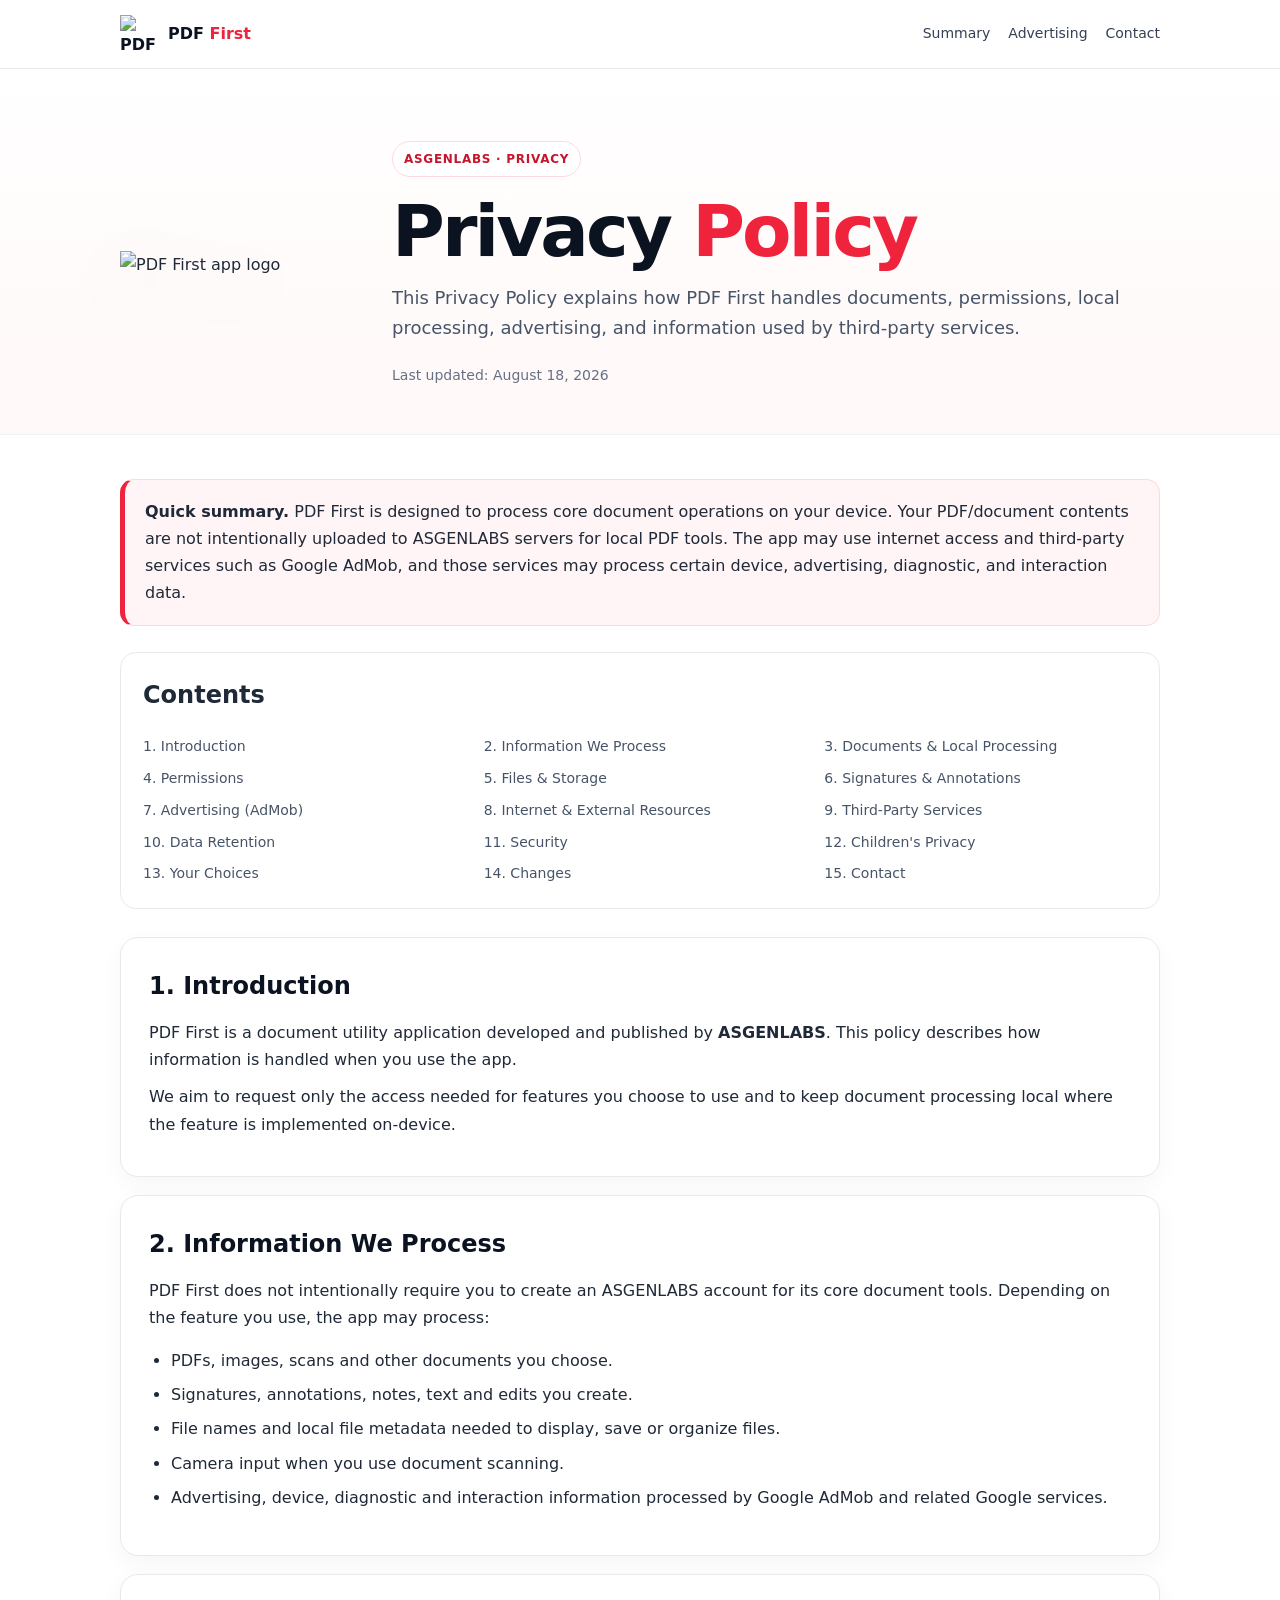
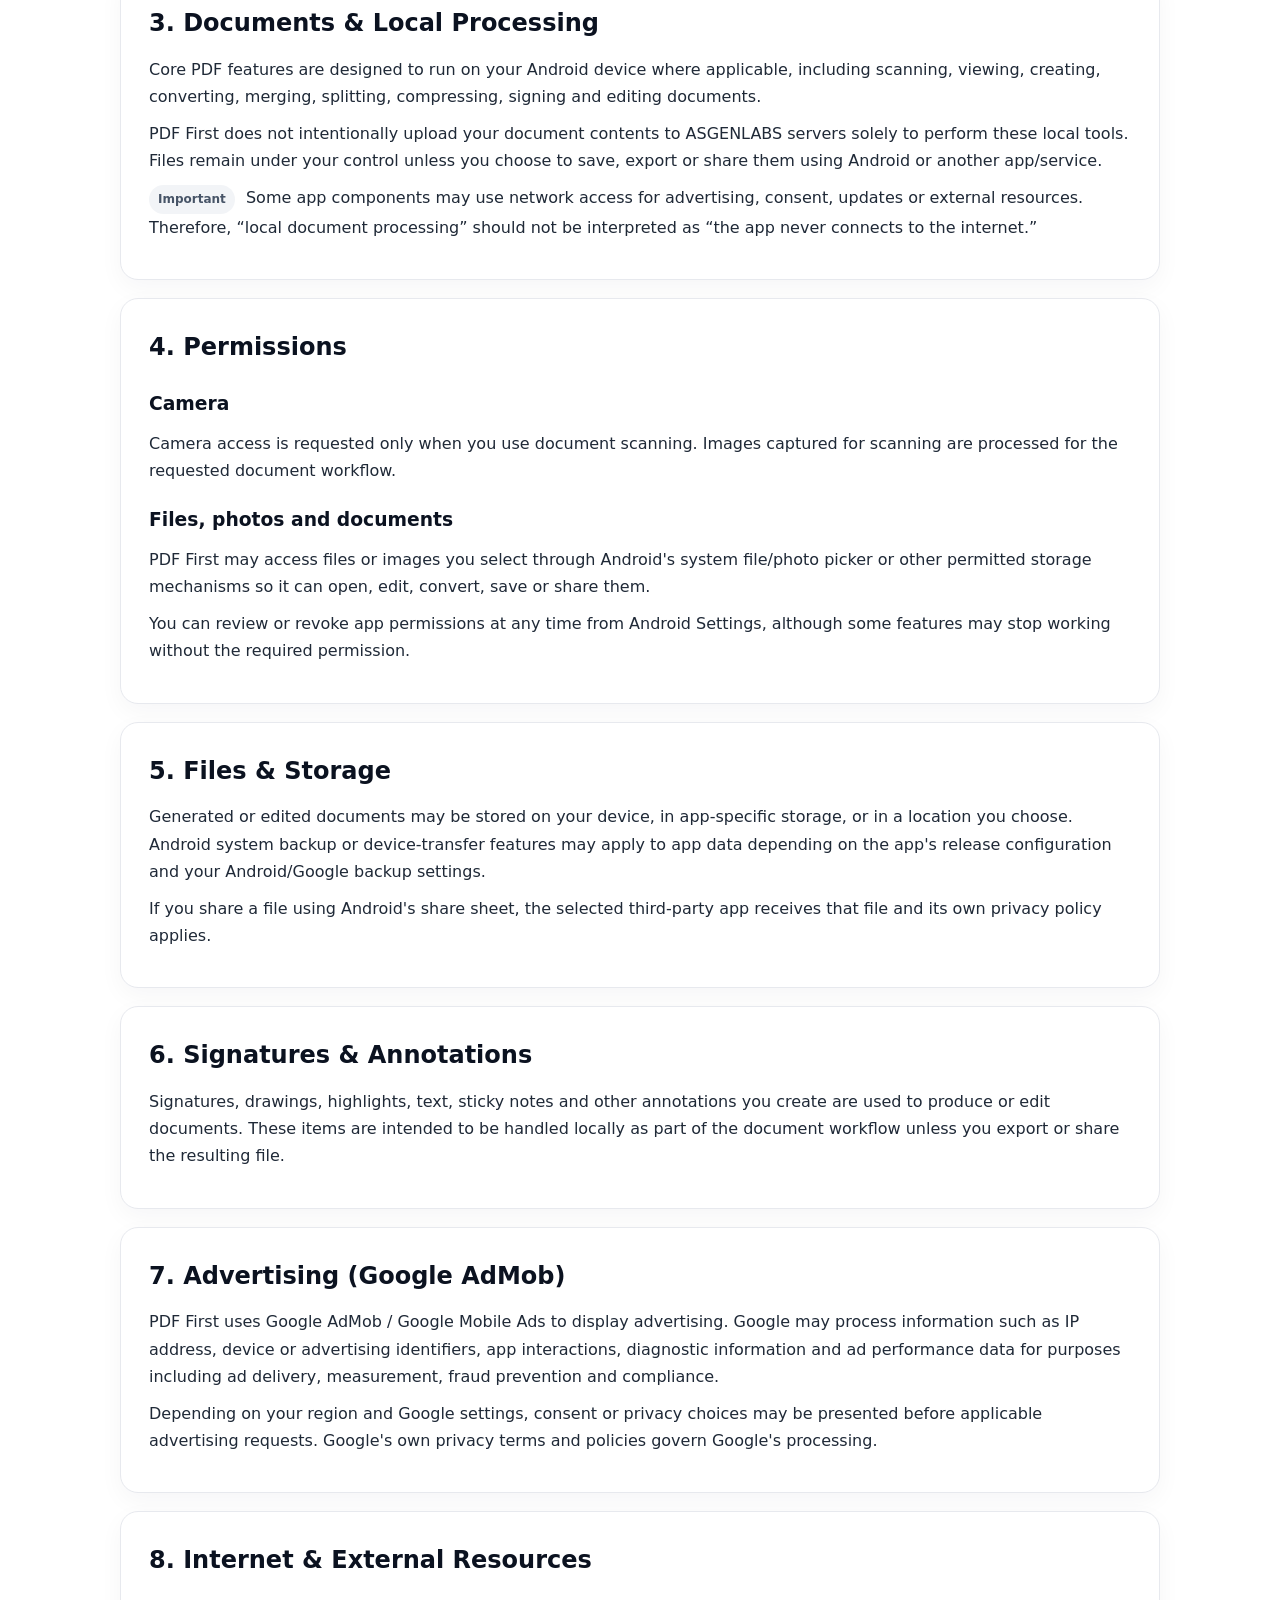
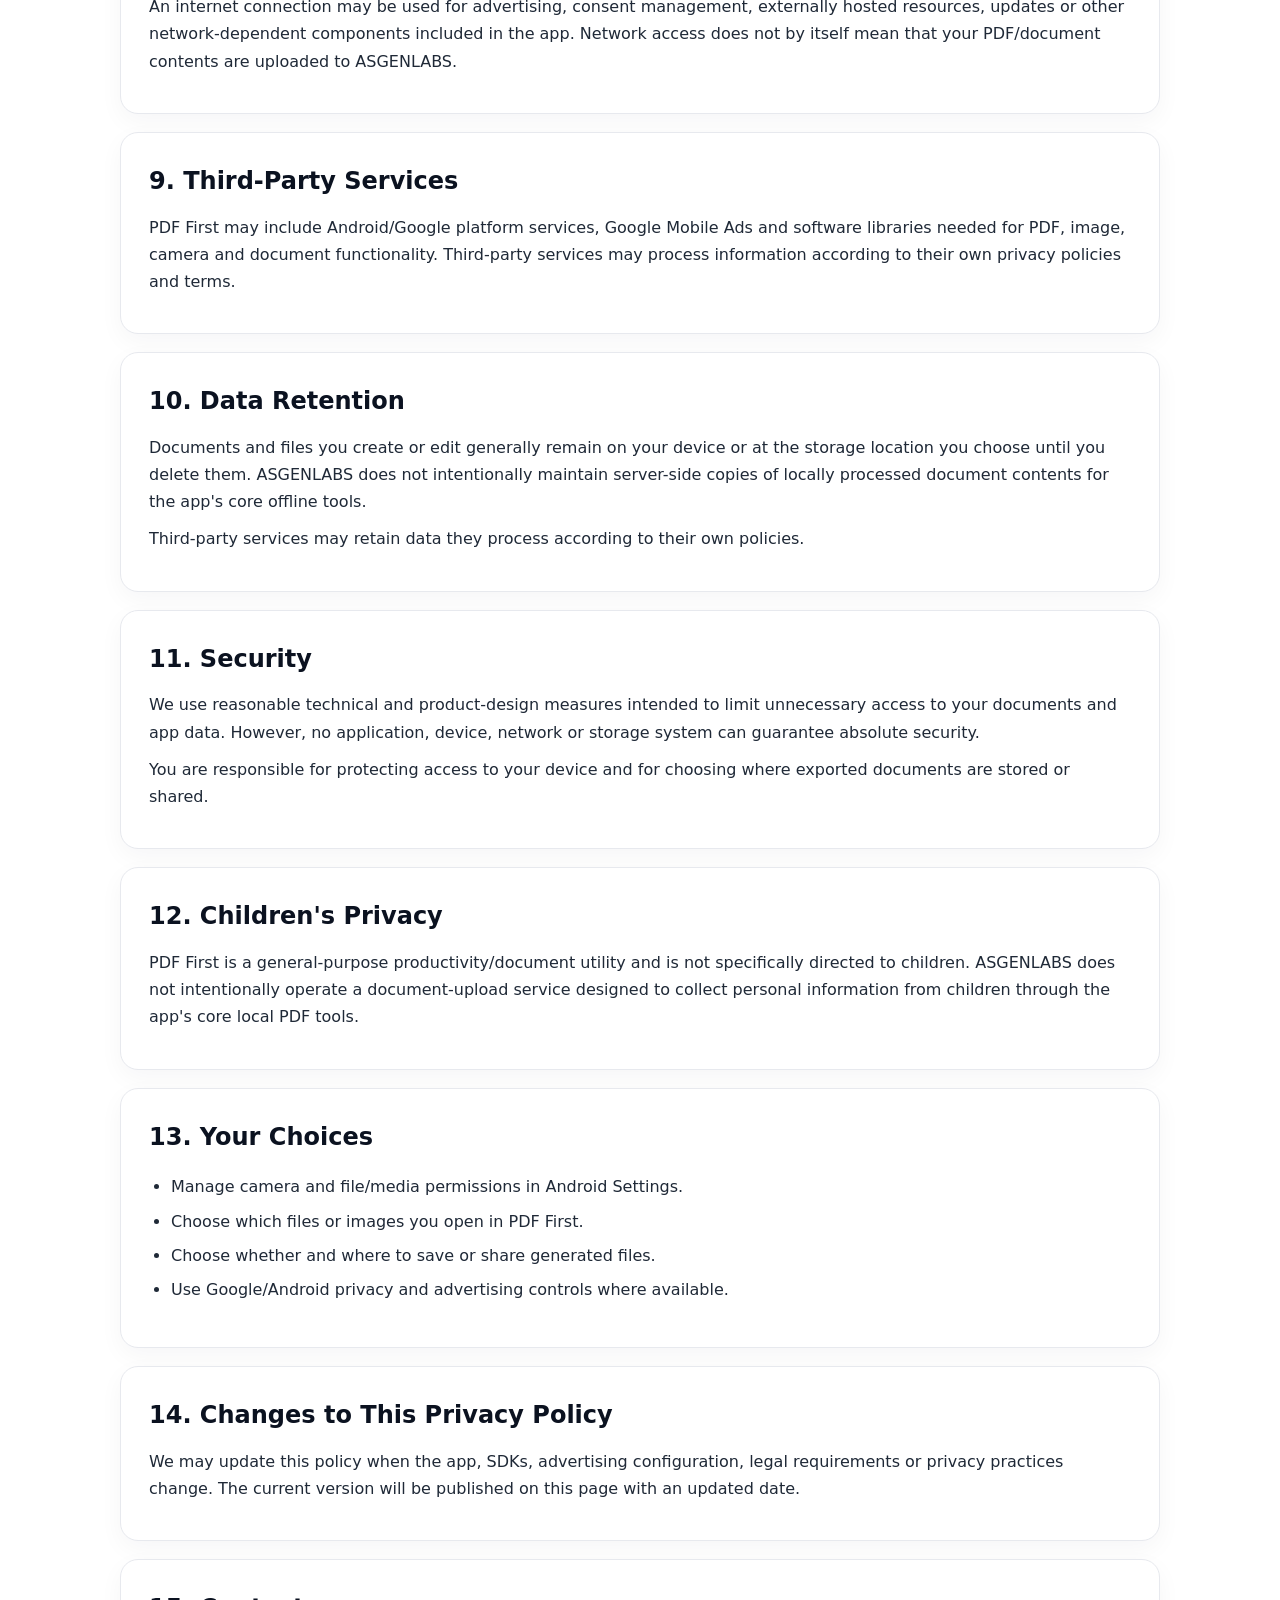
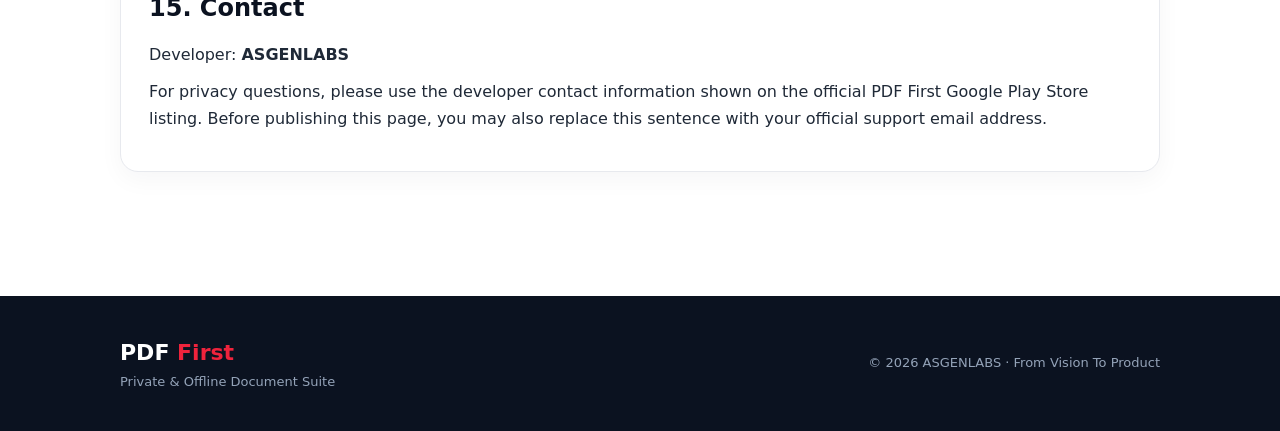
==== index.html @ ae92cc3a "Add files via upload" ====
<!doctype html>
<html lang="en">
<head>
  <meta charset="utf-8" />
  <meta name="viewport" content="width=device-width, initial-scale=1" />
  <meta name="theme-color" content="#ffffff" />
  <meta name="description" content="Privacy Policy for PDF First by ASGENLABS." />
  <title>Privacy Policy | PDF First</title>
  <style>
    :root{--red:#ef233c;--navy:#0b1220;--text:#1f2937;--muted:#667085;--line:#e7e9ee;--soft:#fff5f6;--card:#ffffff;--bg:#ffffff}
    *{box-sizing:border-box} html{scroll-behavior:smooth}
    body{margin:0;font-family:Inter,ui-sans-serif,system-ui,-apple-system,BlinkMacSystemFont,"Segoe UI",Roboto,Arial,sans-serif;background:var(--bg);color:var(--text);line-height:1.7}
    a{color:var(--red);text-decoration:none} a:hover{text-decoration:underline}
    .wrap{width:min(1040px,92vw);margin:auto}
    header{position:sticky;top:0;z-index:10;background:rgba(255,255,255,.94);backdrop-filter:blur(12px);border-bottom:1px solid var(--line)}
    .nav{height:68px;display:flex;align-items:center;justify-content:space-between;gap:20px}
    .brand{display:flex;align-items:center;gap:10px;font-weight:800;color:var(--navy)}
    .brand img{width:38px;height:38px;object-fit:contain}.brand span b{color:var(--red)}
    .navlinks{display:flex;gap:18px;font-size:14px}.navlinks a{color:#344054}
    .hero{padding:72px 0 46px;background:linear-gradient(180deg,#fff 0%,#fff8f8 100%);border-bottom:1px solid #f1f2f4}
    .heroGrid{display:grid;grid-template-columns:220px 1fr;gap:52px;align-items:center}
    .heroLogo{width:220px;max-width:100%;filter:drop-shadow(0 18px 34px rgba(15,23,42,.12))}
    .eyebrow{display:inline-flex;align-items:center;gap:8px;padding:7px 11px;background:#fff;border:1px solid #ffd9de;border-radius:999px;color:#c5162e;font-size:12px;font-weight:800;letter-spacing:.06em}
    h1{font-size:clamp(42px,7vw,72px);line-height:1.02;margin:18px 0 14px;color:var(--navy);letter-spacing:-.04em}.accent{color:var(--red)}
    .lead{font-size:18px;color:#475467;max-width:760px;margin:0}.updated{margin-top:20px;color:#667085;font-size:14px}
    main{padding:44px 0 76px}.notice{background:var(--soft);border:1px solid #ffd8dd;border-left:5px solid var(--red);border-radius:14px;padding:18px 20px;margin-bottom:26px}
    .toc{border:1px solid var(--line);border-radius:16px;padding:22px;background:#fff;margin-bottom:28px}.toc h2{margin-top:0}.tocGrid{display:grid;grid-template-columns:repeat(3,1fr);gap:8px 28px}.toc a{color:#475467;font-size:14px}
    .card{border:1px solid var(--line);border-radius:18px;padding:28px;background:var(--card);box-shadow:0 8px 24px rgba(15,23,42,.04);margin:18px 0}
    .card h2{margin:0 0 12px;color:var(--navy);font-size:24px}.card h3{margin:20px 0 8px;color:var(--navy)}
    .card p{margin:10px 0}.card ul{padding-left:22px}.card li{margin:7px 0}
    .pill{display:inline-block;background:#f2f4f7;color:#475467;border-radius:999px;padding:4px 9px;font-size:12px;font-weight:700;margin-right:6px}
    footer{background:var(--navy);color:#cbd5e1;padding:38px 0;margin-top:30px}.footerGrid{display:flex;justify-content:space-between;gap:20px;align-items:center}.footerBrand{font-weight:900;font-size:22px;color:#fff}.footerBrand b{color:var(--red)}.tiny{font-size:13px;color:#94a3b8}
    @media(max-width:760px){.hero{padding-top:44px}.heroGrid{grid-template-columns:1fr;text-align:center;gap:24px}.heroLogo{width:160px;margin:auto}.lead{margin:auto}.tocGrid{grid-template-columns:1fr}.navlinks{display:none}.footerGrid{flex-direction:column;align-items:flex-start}}
  </style>
</head>
<body>
<header>
  <div class="wrap nav">
    <a class="brand" href="#top"><img src="assets/pdf-first-logo.png" alt="PDF First logo"><span>PDF <b>First</b></span></a>
    <nav class="navlinks"><a href="#summary">Summary</a><a href="#ads">Advertising</a><a href="#contact">Contact</a></nav>
  </div>
</header>

<section class="hero" id="top">
  <div class="wrap heroGrid">
    <img class="heroLogo" src="assets/pdf-first-logo.png" alt="PDF First app logo">
    <div>
      <div class="eyebrow">ASGENLABS · PRIVACY</div>
      <h1>Privacy <span class="accent">Policy</span></h1>
      <p class="lead">This Privacy Policy explains how PDF First handles documents, permissions, local processing, advertising, and information used by third-party services.</p>
      <div class="updated">Last updated: August 18, 2026</div>
    </div>
  </div>
</section>

<main class="wrap">
  <div class="notice" id="summary"><strong>Quick summary.</strong> PDF First is designed to process core document operations on your device. Your PDF/document contents are not intentionally uploaded to ASGENLABS servers for local PDF tools. The app may use internet access and third-party services such as Google AdMob, and those services may process certain device, advertising, diagnostic, and interaction data.</div>

  <section class="toc">
    <h2>Contents</h2>
    <div class="tocGrid">
      <a href="#intro">1. Introduction</a><a href="#collect">2. Information We Process</a><a href="#documents">3. Documents & Local Processing</a>
      <a href="#permissions">4. Permissions</a><a href="#storage">5. Files & Storage</a><a href="#signatures">6. Signatures & Annotations</a>
      <a href="#ads">7. Advertising (AdMob)</a><a href="#network">8. Internet & External Resources</a><a href="#thirdparty">9. Third-Party Services</a>
      <a href="#retention">10. Data Retention</a><a href="#security">11. Security</a><a href="#children">12. Children's Privacy</a>
      <a href="#choices">13. Your Choices</a><a href="#changes">14. Changes</a><a href="#contact">15. Contact</a>
    </div>
  </section>

  <section class="card" id="intro"><h2>1. Introduction</h2><p>PDF First is a document utility application developed and published by <strong>ASGENLABS</strong>. This policy describes how information is handled when you use the app.</p><p>We aim to request only the access needed for features you choose to use and to keep document processing local where the feature is implemented on-device.</p></section>

  <section class="card" id="collect"><h2>2. Information We Process</h2><p>PDF First does not intentionally require you to create an ASGENLABS account for its core document tools. Depending on the feature you use, the app may process:</p><ul><li>PDFs, images, scans and other documents you choose.</li><li>Signatures, annotations, notes, text and edits you create.</li><li>File names and local file metadata needed to display, save or organize files.</li><li>Camera input when you use document scanning.</li><li>Advertising, device, diagnostic and interaction information processed by Google AdMob and related Google services.</li></ul></section>

  <section class="card" id="documents"><h2>3. Documents & Local Processing</h2><p>Core PDF features are designed to run on your Android device where applicable, including scanning, viewing, creating, converting, merging, splitting, compressing, signing and editing documents.</p><p>PDF First does not intentionally upload your document contents to ASGENLABS servers solely to perform these local tools. Files remain under your control unless you choose to save, export or share them using Android or another app/service.</p><p><span class="pill">Important</span> Some app components may use network access for advertising, consent, updates or external resources. Therefore, “local document processing” should not be interpreted as “the app never connects to the internet.”</p></section>

  <section class="card" id="permissions"><h2>4. Permissions</h2><h3>Camera</h3><p>Camera access is requested only when you use document scanning. Images captured for scanning are processed for the requested document workflow.</p><h3>Files, photos and documents</h3><p>PDF First may access files or images you select through Android's system file/photo picker or other permitted storage mechanisms so it can open, edit, convert, save or share them.</p><p>You can review or revoke app permissions at any time from Android Settings, although some features may stop working without the required permission.</p></section>

  <section class="card" id="storage"><h2>5. Files & Storage</h2><p>Generated or edited documents may be stored on your device, in app-specific storage, or in a location you choose. Android system backup or device-transfer features may apply to app data depending on the app's release configuration and your Android/Google backup settings.</p><p>If you share a file using Android's share sheet, the selected third-party app receives that file and its own privacy policy applies.</p></section>

  <section class="card" id="signatures"><h2>6. Signatures & Annotations</h2><p>Signatures, drawings, highlights, text, sticky notes and other annotations you create are used to produce or edit documents. These items are intended to be handled locally as part of the document workflow unless you export or share the resulting file.</p></section>

  <section class="card" id="ads"><h2>7. Advertising (Google AdMob)</h2><p>PDF First uses Google AdMob / Google Mobile Ads to display advertising. Google may process information such as IP address, device or advertising identifiers, app interactions, diagnostic information and ad performance data for purposes including ad delivery, measurement, fraud prevention and compliance.</p><p>Depending on your region and Google settings, consent or privacy choices may be presented before applicable advertising requests. Google's own privacy terms and policies govern Google's processing.</p></section>

  <section class="card" id="network"><h2>8. Internet & External Resources</h2><p>An internet connection may be used for advertising, consent management, externally hosted resources, updates or other network-dependent components included in the app. Network access does not by itself mean that your PDF/document contents are uploaded to ASGENLABS.</p></section>

  <section class="card" id="thirdparty"><h2>9. Third-Party Services</h2><p>PDF First may include Android/Google platform services, Google Mobile Ads and software libraries needed for PDF, image, camera and document functionality. Third-party services may process information according to their own privacy policies and terms.</p></section>

  <section class="card" id="retention"><h2>10. Data Retention</h2><p>Documents and files you create or edit generally remain on your device or at the storage location you choose until you delete them. ASGENLABS does not intentionally maintain server-side copies of locally processed document contents for the app's core offline tools.</p><p>Third-party services may retain data they process according to their own policies.</p></section>

  <section class="card" id="security"><h2>11. Security</h2><p>We use reasonable technical and product-design measures intended to limit unnecessary access to your documents and app data. However, no application, device, network or storage system can guarantee absolute security.</p><p>You are responsible for protecting access to your device and for choosing where exported documents are stored or shared.</p></section>

  <section class="card" id="children"><h2>12. Children's Privacy</h2><p>PDF First is a general-purpose productivity/document utility and is not specifically directed to children. ASGENLABS does not intentionally operate a document-upload service designed to collect personal information from children through the app's core local PDF tools.</p></section>

  <section class="card" id="choices"><h2>13. Your Choices</h2><ul><li>Manage camera and file/media permissions in Android Settings.</li><li>Choose which files or images you open in PDF First.</li><li>Choose whether and where to save or share generated files.</li><li>Use Google/Android privacy and advertising controls where available.</li></ul></section>

  <section class="card" id="changes"><h2>14. Changes to This Privacy Policy</h2><p>We may update this policy when the app, SDKs, advertising configuration, legal requirements or privacy practices change. The current version will be published on this page with an updated date.</p></section>

  <section class="card" id="contact"><h2>15. Contact</h2><p>Developer: <strong>ASGENLABS</strong></p><p>For privacy questions, please use the developer contact information shown on the official PDF First Google Play Store listing. Before publishing this page, you may also replace this sentence with your official support email address.</p></section>
</main>

<footer><div class="wrap footerGrid"><div><div class="footerBrand">PDF <b>First</b></div><div class="tiny">Private & Offline Document Suite</div></div><div class="tiny">© 2026 ASGENLABS · From Vision To Product</div></div></footer>
</body>
</html>
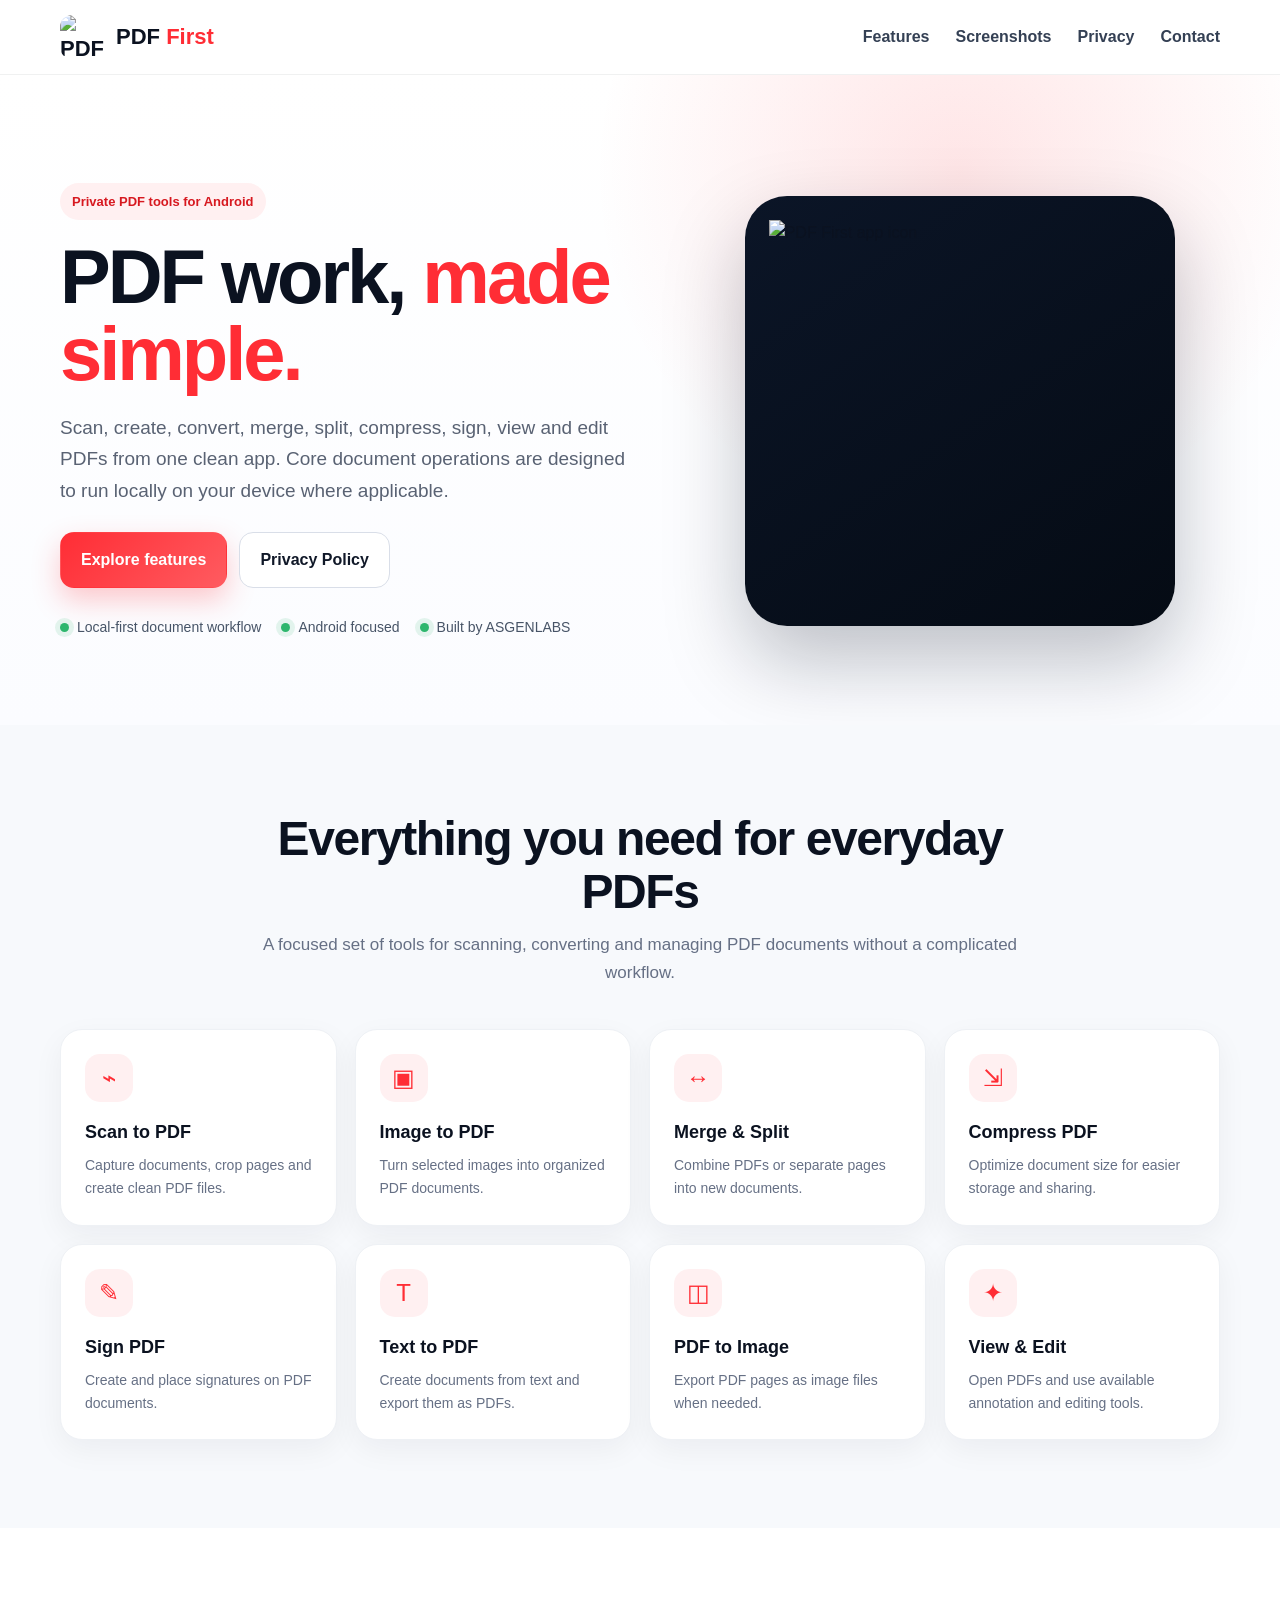
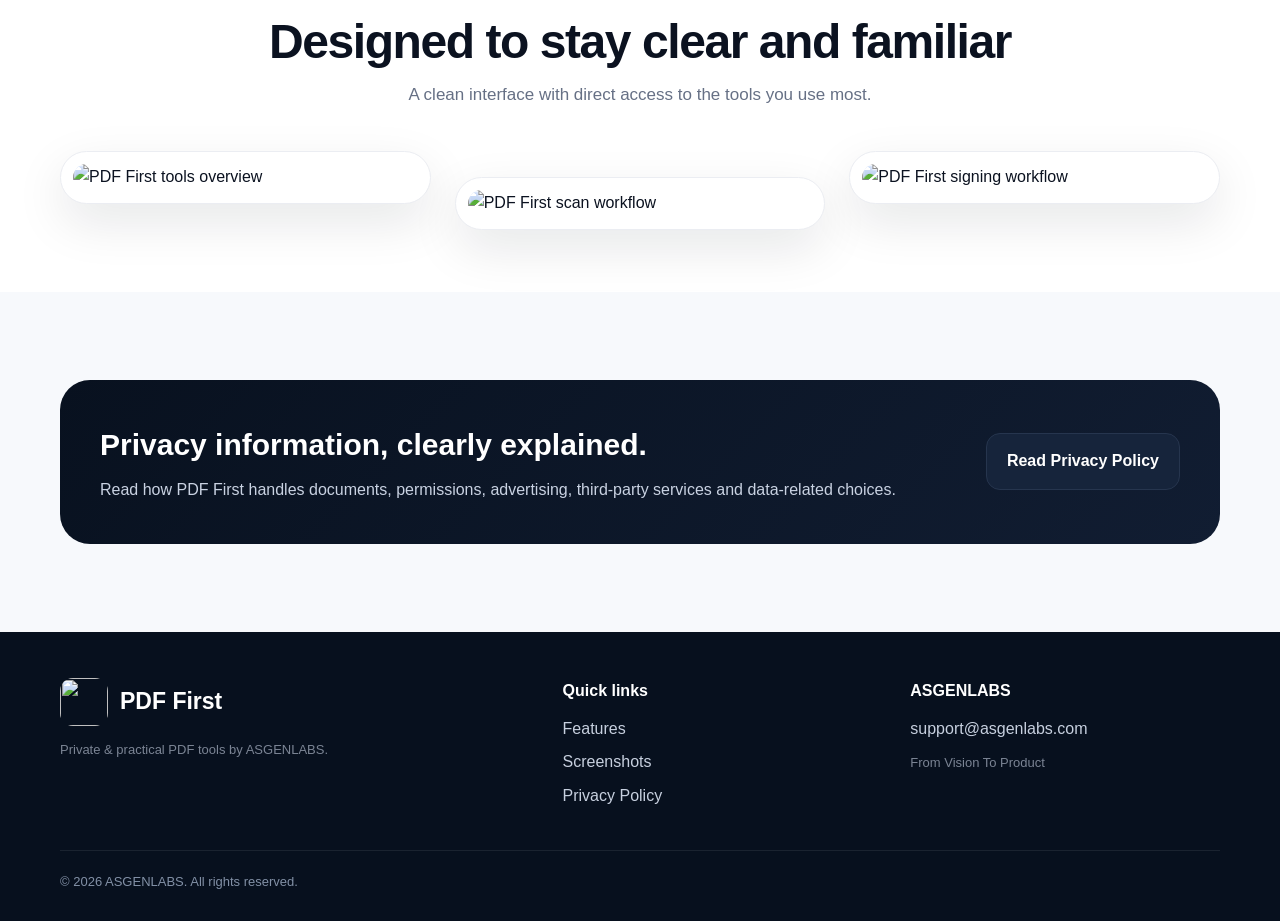
==== commit c75cf8e0: "Add files via upload" ====
--- a/index.html
+++ b/index.html
@@ -1,103 +1,8 @@
-<!doctype html>
-<html lang="en">
-<head>
-  <meta charset="utf-8" />
-  <meta name="viewport" content="width=device-width, initial-scale=1" />
-  <meta name="theme-color" content="#ffffff" />
-  <meta name="description" content="Privacy Policy for PDF First by ASGENLABS." />
-  <title>Privacy Policy | PDF First</title>
-  <style>
-    :root{--red:#ef233c;--navy:#0b1220;--text:#1f2937;--muted:#667085;--line:#e7e9ee;--soft:#fff5f6;--card:#ffffff;--bg:#ffffff}
-    *{box-sizing:border-box} html{scroll-behavior:smooth}
-    body{margin:0;font-family:Inter,ui-sans-serif,system-ui,-apple-system,BlinkMacSystemFont,"Segoe UI",Roboto,Arial,sans-serif;background:var(--bg);color:var(--text);line-height:1.7}
-    a{color:var(--red);text-decoration:none} a:hover{text-decoration:underline}
-    .wrap{width:min(1040px,92vw);margin:auto}
-    header{position:sticky;top:0;z-index:10;background:rgba(255,255,255,.94);backdrop-filter:blur(12px);border-bottom:1px solid var(--line)}
-    .nav{height:68px;display:flex;align-items:center;justify-content:space-between;gap:20px}
-    .brand{display:flex;align-items:center;gap:10px;font-weight:800;color:var(--navy)}
-    .brand img{width:38px;height:38px;object-fit:contain}.brand span b{color:var(--red)}
-    .navlinks{display:flex;gap:18px;font-size:14px}.navlinks a{color:#344054}
-    .hero{padding:72px 0 46px;background:linear-gradient(180deg,#fff 0%,#fff8f8 100%);border-bottom:1px solid #f1f2f4}
-    .heroGrid{display:grid;grid-template-columns:220px 1fr;gap:52px;align-items:center}
-    .heroLogo{width:220px;max-width:100%;filter:drop-shadow(0 18px 34px rgba(15,23,42,.12))}
-    .eyebrow{display:inline-flex;align-items:center;gap:8px;padding:7px 11px;background:#fff;border:1px solid #ffd9de;border-radius:999px;color:#c5162e;font-size:12px;font-weight:800;letter-spacing:.06em}
-    h1{font-size:clamp(42px,7vw,72px);line-height:1.02;margin:18px 0 14px;color:var(--navy);letter-spacing:-.04em}.accent{color:var(--red)}
-    .lead{font-size:18px;color:#475467;max-width:760px;margin:0}.updated{margin-top:20px;color:#667085;font-size:14px}
-    main{padding:44px 0 76px}.notice{background:var(--soft);border:1px solid #ffd8dd;border-left:5px solid var(--red);border-radius:14px;padding:18px 20px;margin-bottom:26px}
-    .toc{border:1px solid var(--line);border-radius:16px;padding:22px;background:#fff;margin-bottom:28px}.toc h2{margin-top:0}.tocGrid{display:grid;grid-template-columns:repeat(3,1fr);gap:8px 28px}.toc a{color:#475467;font-size:14px}
-    .card{border:1px solid var(--line);border-radius:18px;padding:28px;background:var(--card);box-shadow:0 8px 24px rgba(15,23,42,.04);margin:18px 0}
-    .card h2{margin:0 0 12px;color:var(--navy);font-size:24px}.card h3{margin:20px 0 8px;color:var(--navy)}
-    .card p{margin:10px 0}.card ul{padding-left:22px}.card li{margin:7px 0}
-    .pill{display:inline-block;background:#f2f4f7;color:#475467;border-radius:999px;padding:4px 9px;font-size:12px;font-weight:700;margin-right:6px}
-    footer{background:var(--navy);color:#cbd5e1;padding:38px 0;margin-top:30px}.footerGrid{display:flex;justify-content:space-between;gap:20px;align-items:center}.footerBrand{font-weight:900;font-size:22px;color:#fff}.footerBrand b{color:var(--red)}.tiny{font-size:13px;color:#94a3b8}
-    @media(max-width:760px){.hero{padding-top:44px}.heroGrid{grid-template-columns:1fr;text-align:center;gap:24px}.heroLogo{width:160px;margin:auto}.lead{margin:auto}.tocGrid{grid-template-columns:1fr}.navlinks{display:none}.footerGrid{flex-direction:column;align-items:flex-start}}
-  </style>
-</head>
-<body>
-<header>
-  <div class="wrap nav">
-    <a class="brand" href="#top"><img src="assets/pdf-first-logo.png" alt="PDF First logo"><span>PDF <b>First</b></span></a>
-    <nav class="navlinks"><a href="#summary">Summary</a><a href="#ads">Advertising</a><a href="#contact">Contact</a></nav>
-  </div>
-</header>
-
-<section class="hero" id="top">
-  <div class="wrap heroGrid">
-    <img class="heroLogo" src="assets/pdf-first-logo.png" alt="PDF First app logo">
-    <div>
-      <div class="eyebrow">ASGENLABS · PRIVACY</div>
-      <h1>Privacy <span class="accent">Policy</span></h1>
-      <p class="lead">This Privacy Policy explains how PDF First handles documents, permissions, local processing, advertising, and information used by third-party services.</p>
-      <div class="updated">Last updated: August 18, 2026</div>
-    </div>
-  </div>
-</section>
-
-<main class="wrap">
-  <div class="notice" id="summary"><strong>Quick summary.</strong> PDF First is designed to process core document operations on your device. Your PDF/document contents are not intentionally uploaded to ASGENLABS servers for local PDF tools. The app may use internet access and third-party services such as Google AdMob, and those services may process certain device, advertising, diagnostic, and interaction data.</div>
-
-  <section class="toc">
-    <h2>Contents</h2>
-    <div class="tocGrid">
-      <a href="#intro">1. Introduction</a><a href="#collect">2. Information We Process</a><a href="#documents">3. Documents & Local Processing</a>
-      <a href="#permissions">4. Permissions</a><a href="#storage">5. Files & Storage</a><a href="#signatures">6. Signatures & Annotations</a>
-      <a href="#ads">7. Advertising (AdMob)</a><a href="#network">8. Internet & External Resources</a><a href="#thirdparty">9. Third-Party Services</a>
-      <a href="#retention">10. Data Retention</a><a href="#security">11. Security</a><a href="#children">12. Children's Privacy</a>
-      <a href="#choices">13. Your Choices</a><a href="#changes">14. Changes</a><a href="#contact">15. Contact</a>
-    </div>
-  </section>
-
-  <section class="card" id="intro"><h2>1. Introduction</h2><p>PDF First is a document utility application developed and published by <strong>ASGENLABS</strong>. This policy describes how information is handled when you use the app.</p><p>We aim to request only the access needed for features you choose to use and to keep document processing local where the feature is implemented on-device.</p></section>
-
-  <section class="card" id="collect"><h2>2. Information We Process</h2><p>PDF First does not intentionally require you to create an ASGENLABS account for its core document tools. Depending on the feature you use, the app may process:</p><ul><li>PDFs, images, scans and other documents you choose.</li><li>Signatures, annotations, notes, text and edits you create.</li><li>File names and local file metadata needed to display, save or organize files.</li><li>Camera input when you use document scanning.</li><li>Advertising, device, diagnostic and interaction information processed by Google AdMob and related Google services.</li></ul></section>
-
-  <section class="card" id="documents"><h2>3. Documents & Local Processing</h2><p>Core PDF features are designed to run on your Android device where applicable, including scanning, viewing, creating, converting, merging, splitting, compressing, signing and editing documents.</p><p>PDF First does not intentionally upload your document contents to ASGENLABS servers solely to perform these local tools. Files remain under your control unless you choose to save, export or share them using Android or another app/service.</p><p><span class="pill">Important</span> Some app components may use network access for advertising, consent, updates or external resources. Therefore, “local document processing” should not be interpreted as “the app never connects to the internet.”</p></section>
-
-  <section class="card" id="permissions"><h2>4. Permissions</h2><h3>Camera</h3><p>Camera access is requested only when you use document scanning. Images captured for scanning are processed for the requested document workflow.</p><h3>Files, photos and documents</h3><p>PDF First may access files or images you select through Android's system file/photo picker or other permitted storage mechanisms so it can open, edit, convert, save or share them.</p><p>You can review or revoke app permissions at any time from Android Settings, although some features may stop working without the required permission.</p></section>
-
-  <section class="card" id="storage"><h2>5. Files & Storage</h2><p>Generated or edited documents may be stored on your device, in app-specific storage, or in a location you choose. Android system backup or device-transfer features may apply to app data depending on the app's release configuration and your Android/Google backup settings.</p><p>If you share a file using Android's share sheet, the selected third-party app receives that file and its own privacy policy applies.</p></section>
-
-  <section class="card" id="signatures"><h2>6. Signatures & Annotations</h2><p>Signatures, drawings, highlights, text, sticky notes and other annotations you create are used to produce or edit documents. These items are intended to be handled locally as part of the document workflow unless you export or share the resulting file.</p></section>
-
-  <section class="card" id="ads"><h2>7. Advertising (Google AdMob)</h2><p>PDF First uses Google AdMob / Google Mobile Ads to display advertising. Google may process information such as IP address, device or advertising identifiers, app interactions, diagnostic information and ad performance data for purposes including ad delivery, measurement, fraud prevention and compliance.</p><p>Depending on your region and Google settings, consent or privacy choices may be presented before applicable advertising requests. Google's own privacy terms and policies govern Google's processing.</p></section>
-
-  <section class="card" id="network"><h2>8. Internet & External Resources</h2><p>An internet connection may be used for advertising, consent management, externally hosted resources, updates or other network-dependent components included in the app. Network access does not by itself mean that your PDF/document contents are uploaded to ASGENLABS.</p></section>
-
-  <section class="card" id="thirdparty"><h2>9. Third-Party Services</h2><p>PDF First may include Android/Google platform services, Google Mobile Ads and software libraries needed for PDF, image, camera and document functionality. Third-party services may process information according to their own privacy policies and terms.</p></section>
-
-  <section class="card" id="retention"><h2>10. Data Retention</h2><p>Documents and files you create or edit generally remain on your device or at the storage location you choose until you delete them. ASGENLABS does not intentionally maintain server-side copies of locally processed document contents for the app's core offline tools.</p><p>Third-party services may retain data they process according to their own policies.</p></section>
-
-  <section class="card" id="security"><h2>11. Security</h2><p>We use reasonable technical and product-design measures intended to limit unnecessary access to your documents and app data. However, no application, device, network or storage system can guarantee absolute security.</p><p>You are responsible for protecting access to your device and for choosing where exported documents are stored or shared.</p></section>
-
-  <section class="card" id="children"><h2>12. Children's Privacy</h2><p>PDF First is a general-purpose productivity/document utility and is not specifically directed to children. ASGENLABS does not intentionally operate a document-upload service designed to collect personal information from children through the app's core local PDF tools.</p></section>
-
-  <section class="card" id="choices"><h2>13. Your Choices</h2><ul><li>Manage camera and file/media permissions in Android Settings.</li><li>Choose which files or images you open in PDF First.</li><li>Choose whether and where to save or share generated files.</li><li>Use Google/Android privacy and advertising controls where available.</li></ul></section>
-
-  <section class="card" id="changes"><h2>14. Changes to This Privacy Policy</h2><p>We may update this policy when the app, SDKs, advertising configuration, legal requirements or privacy practices change. The current version will be published on this page with an updated date.</p></section>
-
-  <section class="card" id="contact"><h2>15. Contact</h2><p>Developer: <strong>ASGENLABS</strong></p><p>For privacy questions, please use the developer contact information shown on the official PDF First Google Play Store listing. Before publishing this page, you may also replace this sentence with your official support email address.</p></section>
-</main>
-
-<footer><div class="wrap footerGrid"><div><div class="footerBrand">PDF <b>First</b></div><div class="tiny">Private & Offline Document Suite</div></div><div class="tiny">© 2026 ASGENLABS · From Vision To Product</div></div></footer>
-</body>
-</html>+<!doctype html><html lang="en"><head><meta charset="utf-8"><meta name="viewport" content="width=device-width,initial-scale=1"><title>PDF First — Private PDF Tools</title><meta name="description" content="PDF First is a private PDF utility for scanning, converting, merging, splitting, compressing, signing, viewing and editing PDF documents on Android."><meta name="theme-color" content="#ffffff"><link rel="icon" href="assets/pdf-first-logo.png"><link rel="stylesheet" href="styles.css"></head><body>
+<header class="nav"><div class="container nav-in"><a class="brand" href="./"><img src="assets/pdf-first-logo.png" alt="PDF First logo"><span>PDF <b>First</b></span></a><nav class="nav-links"><a href="#features">Features</a><a href="#screens">Screenshots</a><a href="https://asgenlabs-ai.github.io/pdf-first-privacy/" target="_blank" rel="noopener">Privacy</a><a href="#contact">Contact</a></nav></div></header>
+<main><section class="hero"><div class="container hero-grid"><div><span class="eyebrow">Private PDF tools for Android</span><h1>PDF work, <span>made simple.</span></h1><p>Scan, create, convert, merge, split, compress, sign, view and edit PDFs from one clean app. Core document operations are designed to run locally on your device where applicable.</p><div class="hero-actions"><a class="btn btn-primary" href="#features">Explore features</a><a class="btn btn-secondary" href="https://asgenlabs-ai.github.io/pdf-first-privacy/" target="_blank" rel="noopener">Privacy Policy</a></div><div class="trust"><span><i class="dot"></i> Local-first document workflow</span><span><i class="dot"></i> Android focused</span><span><i class="dot"></i> Built by ASGENLABS</span></div></div><div class="hero-card"><div class="logo-stage"><img src="assets/pdf-first-logo.png" alt="PDF First app icon"></div></div></div></section>
+<section class="section section-soft" id="features"><div class="container"><div class="section-head"><h2>Everything you need for everyday PDFs</h2><p>A focused set of tools for scanning, converting and managing PDF documents without a complicated workflow.</p></div><div class="features"><article class="feature"><div class="icon">⌁</div><h3>Scan to PDF</h3><p>Capture documents, crop pages and create clean PDF files.</p></article><article class="feature"><div class="icon">▣</div><h3>Image to PDF</h3><p>Turn selected images into organized PDF documents.</p></article><article class="feature"><div class="icon">↔</div><h3>Merge & Split</h3><p>Combine PDFs or separate pages into new documents.</p></article><article class="feature"><div class="icon">⇲</div><h3>Compress PDF</h3><p>Optimize document size for easier storage and sharing.</p></article><article class="feature"><div class="icon">✎</div><h3>Sign PDF</h3><p>Create and place signatures on PDF documents.</p></article><article class="feature"><div class="icon">T</div><h3>Text to PDF</h3><p>Create documents from text and export them as PDFs.</p></article><article class="feature"><div class="icon">◫</div><h3>PDF to Image</h3><p>Export PDF pages as image files when needed.</p></article><article class="feature"><div class="icon">✦</div><h3>View & Edit</h3><p>Open PDFs and use available annotation and editing tools.</p></article></div></div></section>
+<section class="section" id="screens"><div class="container"><div class="section-head"><h2>Designed to stay clear and familiar</h2><p>A clean interface with direct access to the tools you use most.</p></div><div class="showcase"><div class="shot"><img src="assets/screenshots/all-tools.png" alt="PDF First tools overview"></div><div class="shot"><img src="assets/screenshots/scan.png" alt="PDF First scan workflow"></div><div class="shot"><img src="assets/screenshots/sign.png" alt="PDF First signing workflow"></div></div></div></section>
+<section class="section section-soft"><div class="container"><div class="privacy-box"><div><h3>Privacy information, clearly explained.</h3><p>Read how PDF First handles documents, permissions, advertising, third-party services and data-related choices.</p></div><a class="btn btn-secondary" href="https://asgenlabs-ai.github.io/pdf-first-privacy/" target="_blank" rel="noopener">Read Privacy Policy</a></div></div></section></main>
+<footer class="footer" id="contact"><div class="container"><div class="footer-grid"><div><div class="footer-brand"><img src="assets/pdf-first-logo.png" alt=""><span>PDF First</span></div><p class="small">Private & practical PDF tools by ASGENLABS.</p></div><div><h4>Quick links</h4><a href="#features">Features</a><a href="#screens">Screenshots</a><a href="https://asgenlabs-ai.github.io/pdf-first-privacy/" target="_blank" rel="noopener">Privacy Policy</a></div><div><h4>ASGENLABS</h4><a href="mailto:support@asgenlabs.com">support@asgenlabs.com</a><span class="small">From Vision To Product</span></div></div><div class="copy">© 2026 ASGENLABS. All rights reserved.</div></div></footer>
+</body></html>
--- a/styles.css
+++ b/styles.css
@@ -0,0 +1,20 @@
+:root{
+  --ink:#0b1220; --muted:#667085; --line:#e8ebf0; --red:#ff2d35; --red2:#e50914;
+  --navy:#08111f; --soft:#f7f9fc; --card:#ffffff; --shadow:0 18px 50px rgba(7,17,31,.10);
+}
+*{box-sizing:border-box} html{scroll-behavior:smooth} body{margin:0;font-family:Inter,ui-sans-serif,-apple-system,BlinkMacSystemFont,"Segoe UI",Roboto,Arial,sans-serif;color:var(--ink);background:#fff;line-height:1.65}
+a{color:inherit;text-decoration:none} img{max-width:100%;display:block}
+.container{width:min(1160px,92vw);margin:auto}.nav{position:sticky;top:0;z-index:50;background:rgba(255,255,255,.88);backdrop-filter:blur(14px);border-bottom:1px solid rgba(8,17,31,.06)}
+.nav-in{height:74px;display:flex;align-items:center;justify-content:space-between;gap:24px}.brand{display:flex;align-items:center;gap:12px;font-weight:800;font-size:22px}.brand img{width:44px;height:44px;border-radius:12px;object-fit:cover}.brand b{color:var(--red)}
+.nav-links{display:flex;gap:26px;align-items:center;color:#344054;font-weight:650}.nav-links a:hover{color:var(--red)}
+.btn{display:inline-flex;align-items:center;justify-content:center;gap:10px;border-radius:14px;padding:14px 20px;font-weight:800;border:1px solid transparent;transition:.22s}.btn-primary{background:linear-gradient(135deg,var(--red),#ff5b60);color:white;box-shadow:0 12px 28px rgba(255,45,53,.25)}.btn-secondary{border-color:#d9dee8;background:#fff;color:#101828}.btn:hover{transform:translateY(-1px)}
+.hero{padding:76px 0 54px;background:radial-gradient(circle at 75% 15%,rgba(255,45,53,.12),transparent 33%),linear-gradient(180deg,#fff 0%,#fbfcff 100%);overflow:hidden}.hero-grid{display:grid;grid-template-columns:1.05fr .95fr;gap:64px;align-items:center}.eyebrow{display:inline-flex;padding:8px 12px;border-radius:999px;background:#fff0f1;color:#d71920;font-weight:800;font-size:13px}.hero h1{font-size:clamp(44px,6vw,76px);line-height:1.02;letter-spacing:-.04em;margin:18px 0}.hero h1 span{color:var(--red)}.hero p{font-size:19px;color:#596273;max-width:650px}.hero-actions{display:flex;flex-wrap:wrap;gap:12px;margin-top:26px}.trust{display:flex;gap:20px;flex-wrap:wrap;margin-top:28px;color:#475467;font-size:14px}.trust span{display:flex;align-items:center;gap:8px}.dot{width:9px;height:9px;border-radius:50%;background:#2db66d;box-shadow:0 0 0 5px rgba(45,182,109,.12)}
+.hero-card{position:relative;min-height:520px;display:grid;place-items:center}.logo-stage{position:relative;width:min(430px,90%);aspect-ratio:1;border-radius:42px;background:linear-gradient(145deg,#0b1527,#050b14);box-shadow:0 35px 80px rgba(8,17,31,.25);padding:24px}.logo-stage:before{content:"";position:absolute;inset:-45px;border-radius:50%;background:radial-gradient(circle,rgba(255,45,53,.18),transparent 64%);z-index:-1}.logo-stage img{width:100%;height:100%;object-fit:contain}
+.section{padding:88px 0}.section-soft{background:var(--soft)}.section-head{text-align:center;max-width:760px;margin:0 auto 42px}.section-head h2{font-size:clamp(32px,4vw,48px);line-height:1.1;letter-spacing:-.03em;margin:0 0 12px}.section-head p{color:var(--muted);font-size:17px;margin:0}
+.features{display:grid;grid-template-columns:repeat(4,1fr);gap:18px}.feature{background:#fff;border:1px solid #eef1f5;border-radius:22px;padding:24px;box-shadow:0 10px 30px rgba(15,23,42,.05)}.icon{width:48px;height:48px;border-radius:15px;display:grid;place-items:center;background:#fff0f1;color:var(--red);font-size:24px;margin-bottom:16px}.feature h3{margin:0 0 7px;font-size:18px}.feature p{margin:0;color:var(--muted);font-size:14px}
+.showcase{display:grid;grid-template-columns:repeat(3,1fr);gap:24px;align-items:start}.shot{background:#fff;border:1px solid #ebedf2;border-radius:28px;padding:12px;box-shadow:var(--shadow);overflow:hidden}.shot img{border-radius:20px;width:100%;height:auto}.shot:nth-child(2){transform:translateY(26px)}
+.privacy-box{display:grid;grid-template-columns:1fr auto;gap:30px;align-items:center;background:linear-gradient(135deg,#08111f,#111d32);color:#fff;padding:40px;border-radius:30px}.privacy-box p{color:#c9d2e2;margin:8px 0 0}.privacy-box h3{font-size:30px;margin:0}.privacy-box .btn-secondary{border-color:#26354e;color:#fff;background:#16243b}
+.footer{background:#07101e;color:#c7d0df;padding:46px 0 28px}.footer-grid{display:grid;grid-template-columns:1.2fr .8fr .8fr;gap:38px}.footer h4{color:#fff;margin:0 0 12px}.footer a{display:block;margin:7px 0;color:#c7d0df}.footer a:hover{color:#fff}.footer-brand{display:flex;align-items:center;gap:12px;color:#fff;font-weight:850;font-size:23px}.footer-brand img{width:48px;height:48px;border-radius:13px}.copy{border-top:1px solid rgba(255,255,255,.08);margin-top:34px;padding-top:20px;font-size:13px;color:#8290a6}
+.policy-wrap{background:#fff}.policy-hero{padding:64px 0 34px;background:linear-gradient(180deg,#fff5f6,#fff)}.policy-head{display:flex;gap:26px;align-items:center}.policy-head img{width:112px;height:112px;object-fit:contain}.policy-head h1{font-size:48px;margin:0;letter-spacing:-.03em}.policy-head p{margin:6px 0;color:#667085}.policy{padding:50px 0 80px}.policy-grid{display:grid;grid-template-columns:260px 1fr;gap:36px}.toc{position:sticky;top:100px;align-self:start;border:1px solid var(--line);border-radius:18px;padding:18px;background:#fff}.toc strong{display:block;margin-bottom:8px}.toc a{display:block;color:#667085;padding:6px 0;font-size:14px}.toc a:hover{color:var(--red)}.policy-content section{padding:0 0 30px;margin-bottom:30px;border-bottom:1px solid var(--line)}.policy-content h2{font-size:25px;margin:0 0 10px}.policy-content p,.policy-content li{color:#4b5565}.notice{background:#fff7f7;border:1px solid #ffd6d8;border-left:4px solid var(--red);border-radius:14px;padding:16px 18px;margin:18px 0}.meta{font-size:14px;color:#7b8494}.small{font-size:13px;color:#7b8494}
+@media (max-width:900px){.hero-grid{grid-template-columns:1fr}.hero-card{min-height:auto}.features{grid-template-columns:repeat(2,1fr)}.showcase{grid-template-columns:1fr 1fr}.shot:nth-child(2){transform:none}.privacy-box{grid-template-columns:1fr}.footer-grid{grid-template-columns:1fr 1fr}.policy-grid{grid-template-columns:1fr}.toc{position:relative;top:auto}.policy-head{align-items:flex-start}}
+@media (max-width:620px){.nav-in{height:66px}.nav-links{display:none}.hero{padding-top:48px}.hero h1{font-size:46px}.hero p{font-size:17px}.logo-stage{border-radius:30px}.section{padding:64px 0}.features,.showcase,.footer-grid{grid-template-columns:1fr}.policy-head{flex-direction:column}.policy-head h1{font-size:38px}.policy-head img{width:86px;height:86px}.privacy-box{padding:28px}}
